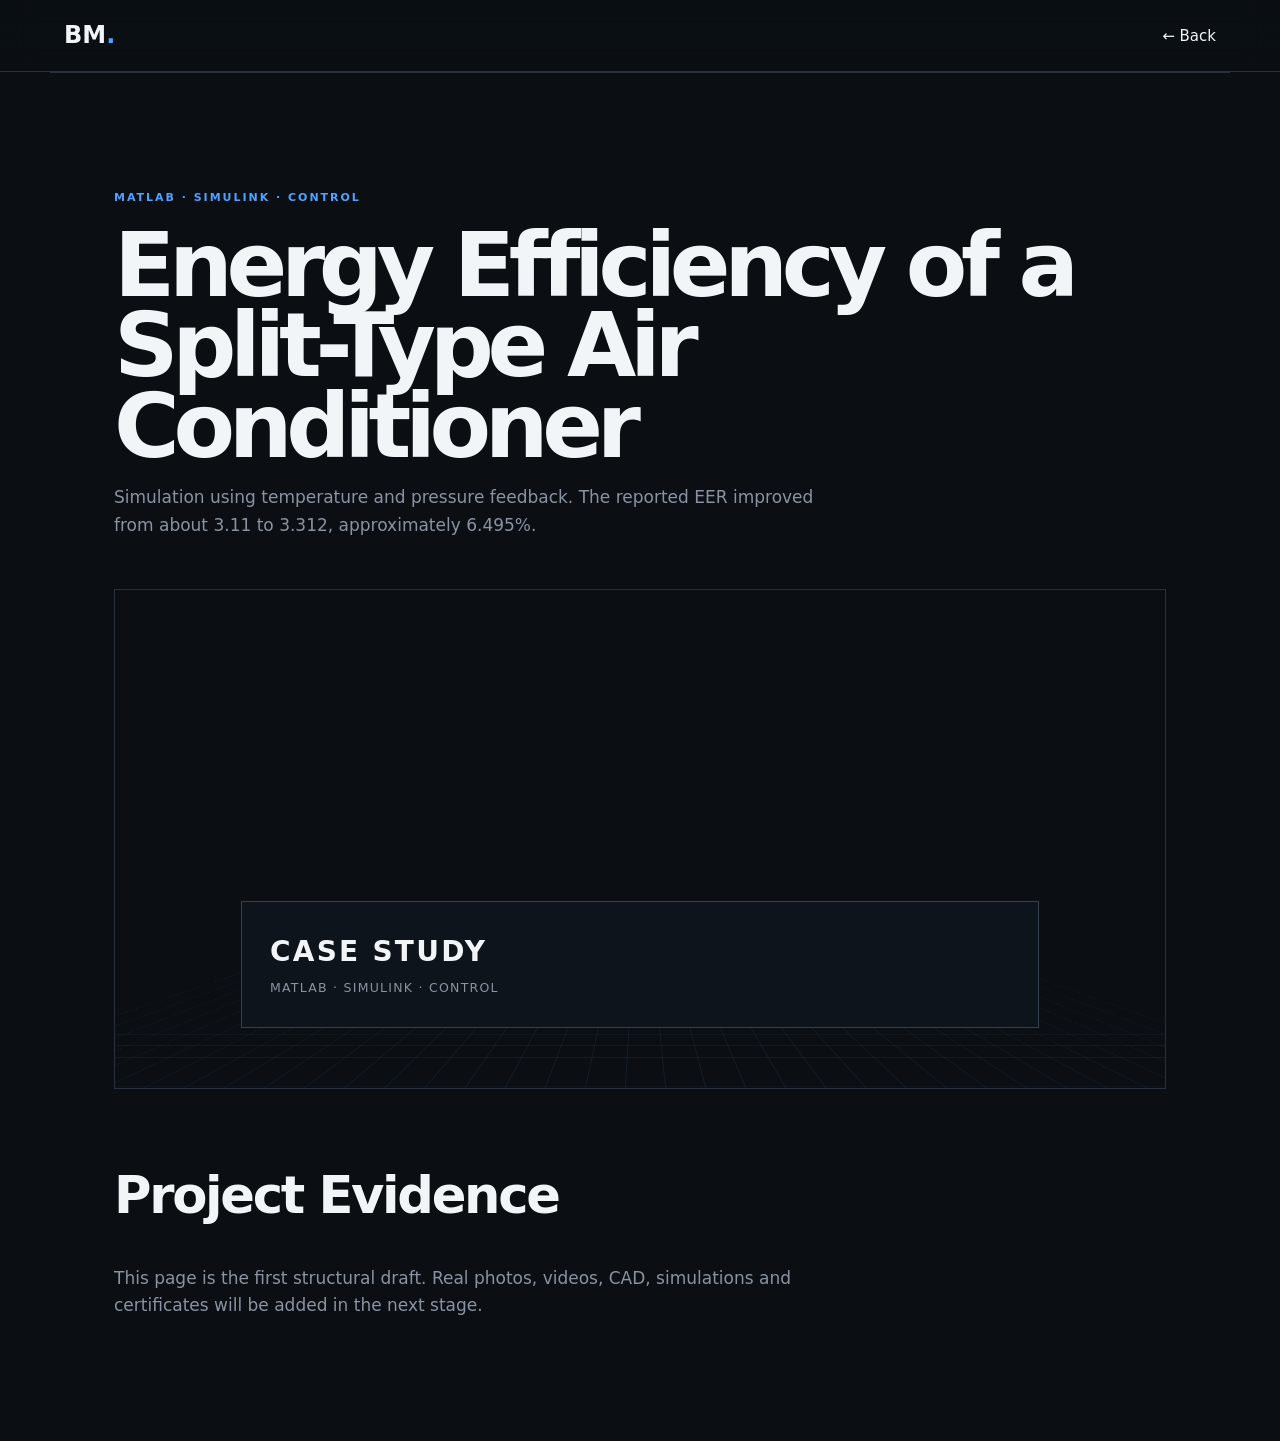
==== case-study-ac.html @ 46338120 "Add files via upload" ====
<!doctype html><html><head><meta charset="utf-8"><meta name="viewport" content="width=device-width,initial-scale=1"><title>Energy Efficiency of a Split-Type Air Conditioner | Bahram Mehrabi</title><link rel="stylesheet" href="style.css"></head><body><header><a class="logo" href="index.html">BM<span>.</span></a><a href="index.html#projects">← Back</a></header><main><section><p class="eyebrow">MATLAB · SIMULINK · CONTROL</p><h1 style="font-size:clamp(48px,7vw,90px)">Energy Efficiency of a Split-Type Air Conditioner</h1><p class="lead">Simulation using temperature and pressure feedback. The reported EER improved from about 3.11 to 3.312, approximately 6.495%.</p><div class="visual" style="margin-top:50px"><div class="grid"></div><div class="visual-card"><b>CASE STUDY</b><small>MATLAB · SIMULINK · CONTROL</small></div></div><h2 style="margin-top:80px">Project Evidence</h2><p class="lead">This page is the first structural draft. Real photos, videos, CAD, simulations and certificates will be added in the next stage.</p></section></main></body></html>
---- style.css ----
*{box-sizing:border-box}html{scroll-behavior:smooth}body{margin:0;background:#0b0f14;color:#f2f5f8;font:15px/1.6 Inter,system-ui,sans-serif}a{color:inherit;text-decoration:none}header{height:72px;position:sticky;top:0;z-index:5;display:flex;align-items:center;justify-content:space-between;padding:0 5vw;background:#0b0f14dd;backdrop-filter:blur(14px);border-bottom:1px solid #27303b}.logo{font-size:24px;font-weight:800}.logo span,.eyebrow,article small,.mini b,.timeline b{color:#4da3ff}nav{display:flex;gap:28px}nav a{color:#aeb7c3;font-size:13px}button{background:none;border:1px solid #27303b;color:white;border-radius:7px;padding:7px 11px}.hero,section{max-width:1180px;margin:auto;padding:105px 5vw}.hero{min-height:calc(100vh - 72px);display:grid;grid-template-columns:1fr 1fr;gap:60px;align-items:center}.eyebrow{font-size:11px;letter-spacing:.18em;font-weight:700}h1{font-size:clamp(60px,9vw,120px);line-height:.9;letter-spacing:-.07em;margin:18px 0}h1 span{color:#aab3bf}h2{font-size:clamp(30px,4vw,52px);line-height:1.05;letter-spacing:-.045em}.lead{color:#8993a1;max-width:700px;font-size:17px}.btn{display:inline-block;margin-top:18px;background:#f2f5f8;color:#0b0f14;padding:12px 18px;border-radius:8px;font-weight:700}.visual{height:500px;border:1px solid #27303b;position:relative;overflow:hidden}.grid{position:absolute;inset:-20%;background-image:linear-gradient(#4da3ff18 1px,transparent 1px),linear-gradient(90deg,#4da3ff18 1px,transparent 1px);background-size:40px 40px;transform:perspective(500px) rotateX(55deg) scale(1.4);transform-origin:center bottom}.visual-card{position:absolute;left:12%;right:12%;bottom:12%;padding:28px;border:1px solid #35404e;background:#0f151de8}.visual-card b{display:block;font-size:28px;letter-spacing:.08em}.visual-card small{color:#8993a1;letter-spacing:.1em}section{border-top:1px solid #27303b}.cards{display:grid;grid-template-columns:repeat(2,1fr);gap:18px}.cards article{background:#151b23;border:1px solid #27303b;padding-bottom:24px}.pic{height:240px;padding:20px;display:flex;justify-content:space-between;align-items:flex-end;background:linear-gradient(135deg,#121922,#1a2531);font-weight:800;letter-spacing:.15em}.pic i{color:#4da3ff;font-style:normal}.cards article>h3,.cards article>p,.cards article>a,.cards article>small{margin-left:24px;margin-right:24px}.cards article>small{display:block;margin-top:22px;font-size:10px;letter-spacing:.1em}.cards article>p{color:#8993a1}.cards article>a{font-weight:600;font-size:13px}.cards article:last-child{grid-column:1/-1}.mini{display:grid;grid-template-columns:repeat(3,1fr);gap:14px}.mini a{padding:24px;background:#151b23;border:1px solid #27303b;min-height:170px}.mini b{display:block}.mini strong{display:block;margin-top:35px;line-height:1.35}.mini small{display:block;color:#8993a1;font-size:9px;letter-spacing:.08em;margin-top:15px}.timeline>div{display:grid;grid-template-columns:60px 1fr;padding:25px 0;border-bottom:1px solid #27303b}.timeline p{color:#8993a1;margin:0}.skills{padding:25px;border:1px solid #27303b;background:#151b23;color:#c9d0d8;line-height:2.5;word-spacing:10px}footer{max-width:1180px;margin:auto;padding:30px 5vw 50px;color:#697382;border-top:1px solid #27303b;font-size:11px}@media(max-width:800px){nav{display:none}.hero{grid-template-columns:1fr}.visual{height:350px}.cards,.mini{grid-template-columns:1fr}.cards article:last-child{grid-column:auto}}
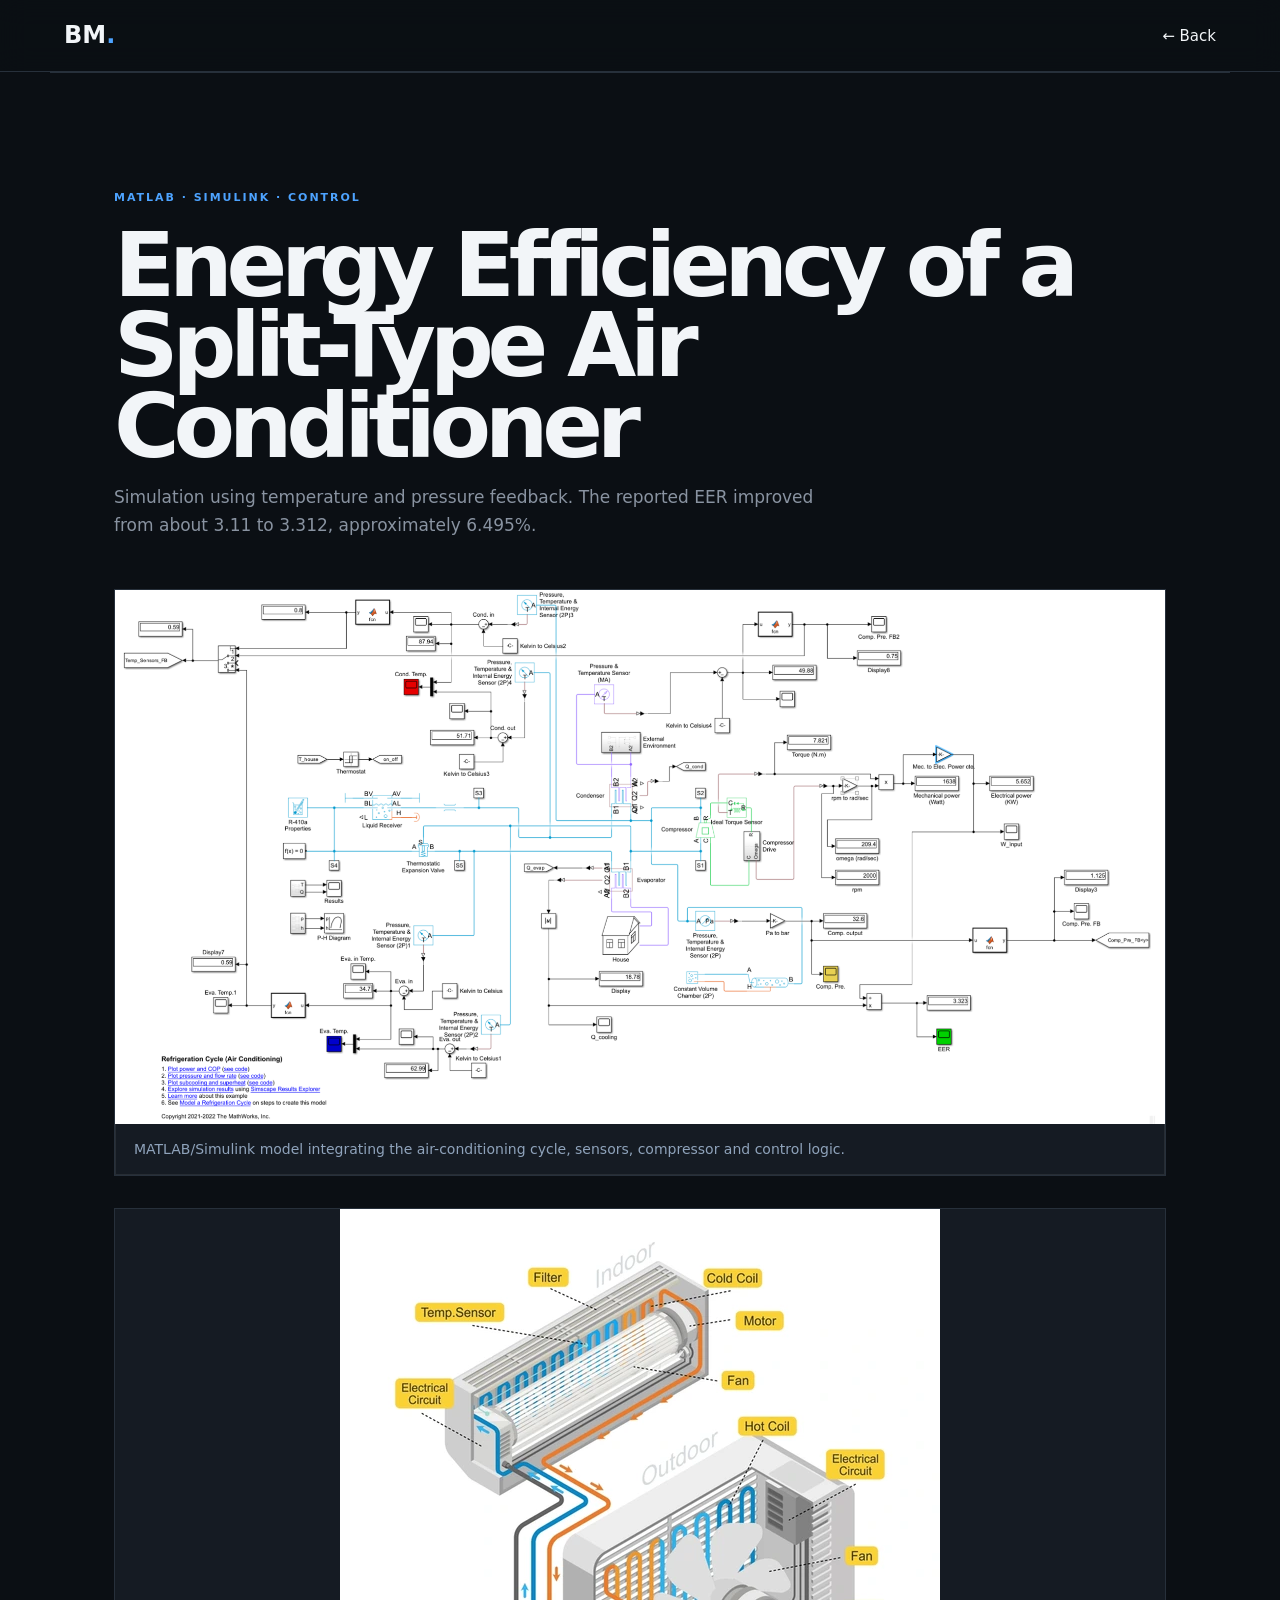
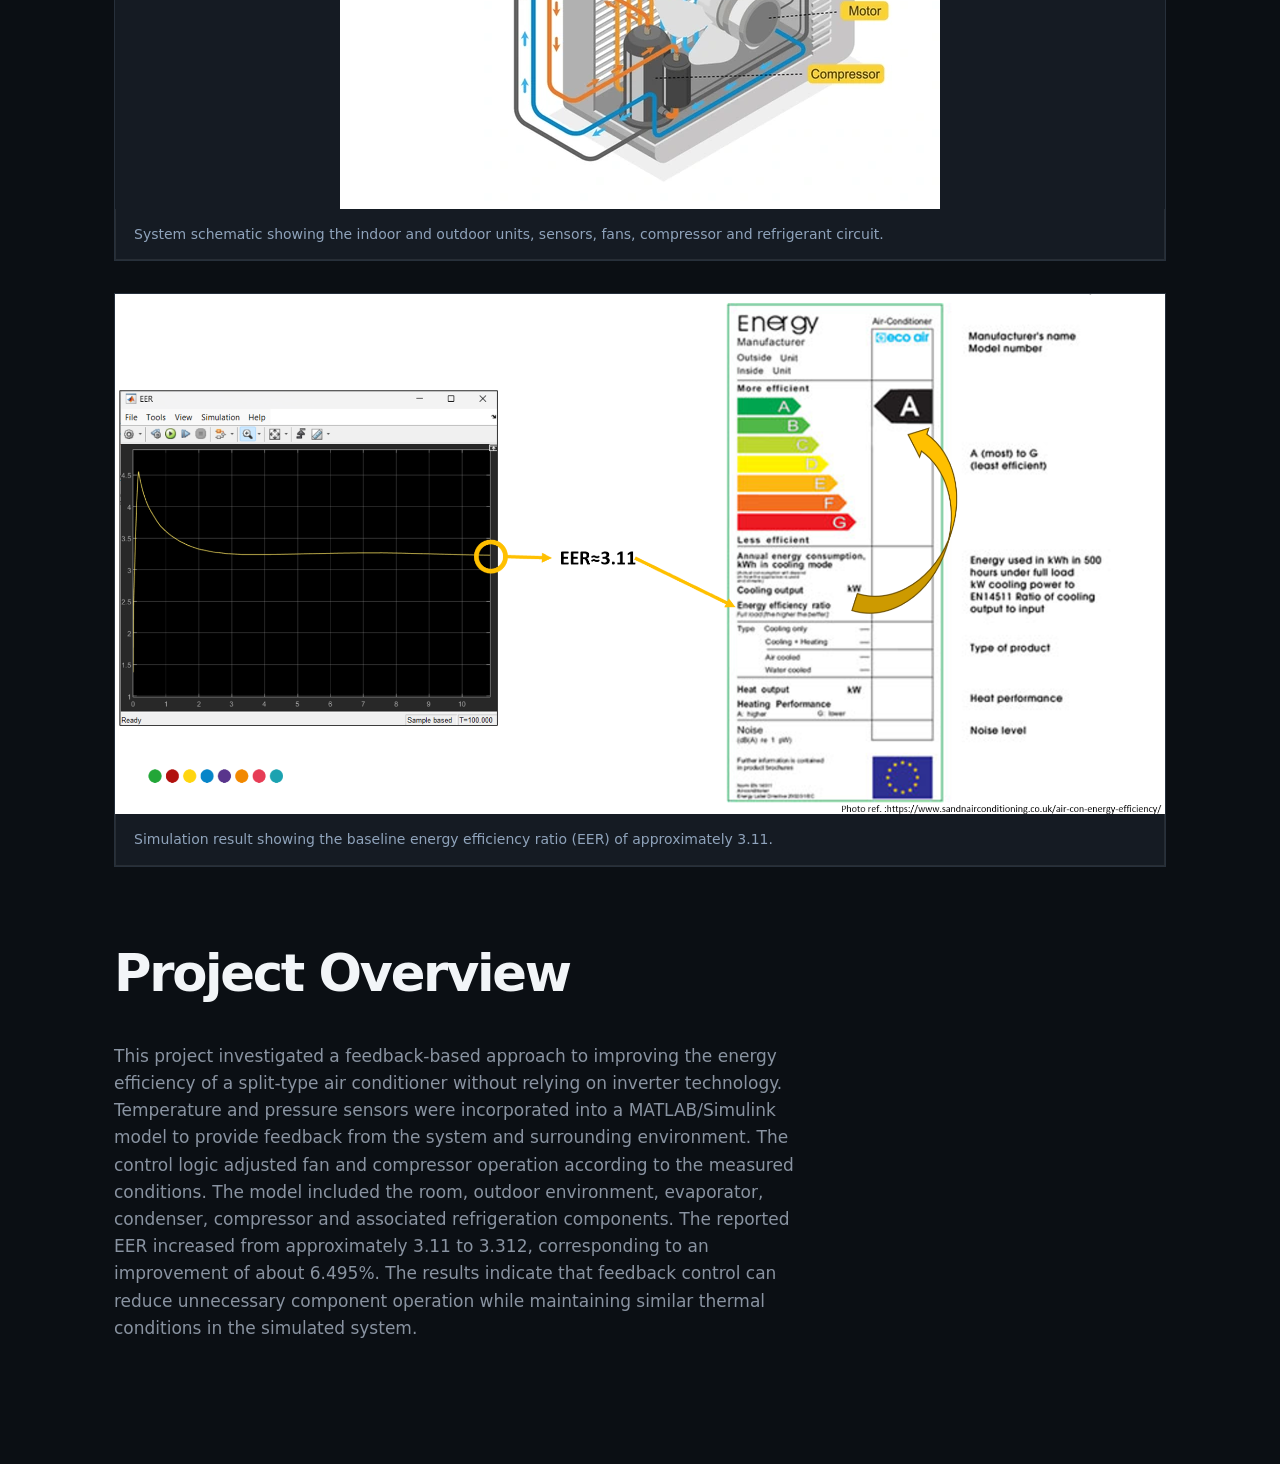
==== commit f1cdb498: "Add files via upload" ====
--- a/case-study-ac.html
+++ b/case-study-ac.html
@@ -1 +1,7 @@
-<!doctype html><html><head><meta charset="utf-8"><meta name="viewport" content="width=device-width,initial-scale=1"><title>Energy Efficiency of a Split-Type Air Conditioner | Bahram Mehrabi</title><link rel="stylesheet" href="style.css"></head><body><header><a class="logo" href="index.html">BM<span>.</span></a><a href="index.html#projects">← Back</a></header><main><section><p class="eyebrow">MATLAB · SIMULINK · CONTROL</p><h1 style="font-size:clamp(48px,7vw,90px)">Energy Efficiency of a Split-Type Air Conditioner</h1><p class="lead">Simulation using temperature and pressure feedback. The reported EER improved from about 3.11 to 3.312, approximately 6.495%.</p><div class="visual" style="margin-top:50px"><div class="grid"></div><div class="visual-card"><b>CASE STUDY</b><small>MATLAB · SIMULINK · CONTROL</small></div></div><h2 style="margin-top:80px">Project Evidence</h2><p class="lead">This page is the first structural draft. Real photos, videos, CAD, simulations and certificates will be added in the next stage.</p></section></main></body></html>+<!doctype html><html><head><meta charset="utf-8"><meta name="viewport" content="width=device-width,initial-scale=1"><title>Energy Efficiency of a Split-Type Air Conditioner | Bahram Mehrabi</title><link rel="stylesheet" href="style.css"></head><body><header><a class="logo" href="index.html">BM<span>.</span></a><a href="index.html#projects">← Back</a></header><main><section><p class="eyebrow">MATLAB · SIMULINK · CONTROL</p><h1 style="font-size:clamp(48px,7vw,90px)">Energy Efficiency of a Split-Type Air Conditioner</h1><p class="lead">Simulation using temperature and pressure feedback. The reported EER improved from about 3.11 to 3.312, approximately 6.495%.</p><div class="gallery ac-gallery" style="margin-top:50px">
+<figure><img src="images/ac/simulink-model.png" alt="MATLAB Simulink model of the split-type air conditioner system"><figcaption>MATLAB/Simulink model integrating the air-conditioning cycle, sensors, compressor and control logic.</figcaption></figure>
+<figure><img src="images/ac/ac-system-schematic.png" alt="Schematic of a split-type air conditioner system"><figcaption>System schematic showing the indoor and outdoor units, sensors, fans, compressor and refrigerant circuit.</figcaption></figure>
+<figure><img src="images/ac/eer-result.png" alt="EER simulation result showing approximately 3.11"><figcaption>Simulation result showing the baseline energy efficiency ratio (EER) of approximately 3.11.</figcaption></figure>
+</div>
+<h2 style="margin-top:80px">Project Overview</h2>
+<p class="lead">This project investigated a feedback-based approach to improving the energy efficiency of a split-type air conditioner without relying on inverter technology. Temperature and pressure sensors were incorporated into a MATLAB/Simulink model to provide feedback from the system and surrounding environment. The control logic adjusted fan and compressor operation according to the measured conditions. The model included the room, outdoor environment, evaporator, condenser, compressor and associated refrigeration components. The reported EER increased from approximately 3.11 to 3.312, corresponding to an improvement of about 6.495%. The results indicate that feedback control can reduce unnecessary component operation while maintaining similar thermal conditions in the simulated system.</p></section></main></body></html>
--- a/style.css
+++ b/style.css
@@ -1 +1,21 @@
-*{box-sizing:border-box}html{scroll-behavior:smooth}body{margin:0;background:#0b0f14;color:#f2f5f8;font:15px/1.6 Inter,system-ui,sans-serif}a{color:inherit;text-decoration:none}header{height:72px;position:sticky;top:0;z-index:5;display:flex;align-items:center;justify-content:space-between;padding:0 5vw;background:#0b0f14dd;backdrop-filter:blur(14px);border-bottom:1px solid #27303b}.logo{font-size:24px;font-weight:800}.logo span,.eyebrow,article small,.mini b,.timeline b{color:#4da3ff}nav{display:flex;gap:28px}nav a{color:#aeb7c3;font-size:13px}button{background:none;border:1px solid #27303b;color:white;border-radius:7px;padding:7px 11px}.hero,section{max-width:1180px;margin:auto;padding:105px 5vw}.hero{min-height:calc(100vh - 72px);display:grid;grid-template-columns:1fr 1fr;gap:60px;align-items:center}.eyebrow{font-size:11px;letter-spacing:.18em;font-weight:700}h1{font-size:clamp(60px,9vw,120px);line-height:.9;letter-spacing:-.07em;margin:18px 0}h1 span{color:#aab3bf}h2{font-size:clamp(30px,4vw,52px);line-height:1.05;letter-spacing:-.045em}.lead{color:#8993a1;max-width:700px;font-size:17px}.btn{display:inline-block;margin-top:18px;background:#f2f5f8;color:#0b0f14;padding:12px 18px;border-radius:8px;font-weight:700}.visual{height:500px;border:1px solid #27303b;position:relative;overflow:hidden}.grid{position:absolute;inset:-20%;background-image:linear-gradient(#4da3ff18 1px,transparent 1px),linear-gradient(90deg,#4da3ff18 1px,transparent 1px);background-size:40px 40px;transform:perspective(500px) rotateX(55deg) scale(1.4);transform-origin:center bottom}.visual-card{position:absolute;left:12%;right:12%;bottom:12%;padding:28px;border:1px solid #35404e;background:#0f151de8}.visual-card b{display:block;font-size:28px;letter-spacing:.08em}.visual-card small{color:#8993a1;letter-spacing:.1em}section{border-top:1px solid #27303b}.cards{display:grid;grid-template-columns:repeat(2,1fr);gap:18px}.cards article{background:#151b23;border:1px solid #27303b;padding-bottom:24px}.pic{height:240px;padding:20px;display:flex;justify-content:space-between;align-items:flex-end;background:linear-gradient(135deg,#121922,#1a2531);font-weight:800;letter-spacing:.15em}.pic i{color:#4da3ff;font-style:normal}.cards article>h3,.cards article>p,.cards article>a,.cards article>small{margin-left:24px;margin-right:24px}.cards article>small{display:block;margin-top:22px;font-size:10px;letter-spacing:.1em}.cards article>p{color:#8993a1}.cards article>a{font-weight:600;font-size:13px}.cards article:last-child{grid-column:1/-1}.mini{display:grid;grid-template-columns:repeat(3,1fr);gap:14px}.mini a{padding:24px;background:#151b23;border:1px solid #27303b;min-height:170px}.mini b{display:block}.mini strong{display:block;margin-top:35px;line-height:1.35}.mini small{display:block;color:#8993a1;font-size:9px;letter-spacing:.08em;margin-top:15px}.timeline>div{display:grid;grid-template-columns:60px 1fr;padding:25px 0;border-bottom:1px solid #27303b}.timeline p{color:#8993a1;margin:0}.skills{padding:25px;border:1px solid #27303b;background:#151b23;color:#c9d0d8;line-height:2.5;word-spacing:10px}footer{max-width:1180px;margin:auto;padding:30px 5vw 50px;color:#697382;border-top:1px solid #27303b;font-size:11px}@media(max-width:800px){nav{display:none}.hero{grid-template-columns:1fr}.visual{height:350px}.cards,.mini{grid-template-columns:1fr}.cards article:last-child{grid-column:auto}}
+*{box-sizing:border-box}html{scroll-behavior:smooth}body{margin:0;background:#0b0f14;color:#f2f5f8;font:15px/1.6 Inter,system-ui,sans-serif}a{color:inherit;text-decoration:none}header{height:72px;position:sticky;top:0;z-index:5;display:flex;align-items:center;justify-content:space-between;padding:0 5vw;background:#0b0f14dd;backdrop-filter:blur(14px);border-bottom:1px solid #27303b}.logo{font-size:24px;font-weight:800}.logo span,.eyebrow,article small,.mini b,.timeline b{color:#4da3ff}nav{display:flex;gap:28px}nav a{color:#aeb7c3;font-size:13px}button{background:none;border:1px solid #27303b;color:white;border-radius:7px;padding:7px 11px}.hero,section{max-width:1180px;margin:auto;padding:105px 5vw}.hero{min-height:calc(100vh - 72px);display:grid;grid-template-columns:1fr 1fr;gap:60px;align-items:center}.eyebrow{font-size:11px;letter-spacing:.18em;font-weight:700}h1{font-size:clamp(60px,9vw,120px);line-height:.9;letter-spacing:-.07em;margin:18px 0}h1 span{color:#aab3bf}h2{font-size:clamp(30px,4vw,52px);line-height:1.05;letter-spacing:-.045em}.lead{color:#8993a1;max-width:700px;font-size:17px}.btn{display:inline-block;margin-top:18px;background:#f2f5f8;color:#0b0f14;padding:12px 18px;border-radius:8px;font-weight:700}.visual{height:500px;border:1px solid #27303b;position:relative;overflow:hidden}.grid{position:absolute;inset:-20%;background-image:linear-gradient(#4da3ff18 1px,transparent 1px),linear-gradient(90deg,#4da3ff18 1px,transparent 1px);background-size:40px 40px;transform:perspective(500px) rotateX(55deg) scale(1.4);transform-origin:center bottom}.visual-card{position:absolute;left:12%;right:12%;bottom:12%;padding:28px;border:1px solid #35404e;background:#0f151de8}.visual-card b{display:block;font-size:28px;letter-spacing:.08em}.visual-card small{color:#8993a1;letter-spacing:.1em}section{border-top:1px solid #27303b}.cards{display:grid;grid-template-columns:repeat(2,1fr);gap:18px}.cards article{background:#151b23;border:1px solid #27303b;padding-bottom:24px}.pic{height:240px;padding:20px;display:flex;justify-content:space-between;align-items:flex-end;background:linear-gradient(135deg,#121922,#1a2531);font-weight:800;letter-spacing:.15em}.pic i{color:#4da3ff;font-style:normal}.cards article>h3,.cards article>p,.cards article>a,.cards article>small{margin-left:24px;margin-right:24px}.cards article>small{display:block;margin-top:22px;font-size:10px;letter-spacing:.1em}.cards article>p{color:#8993a1}.cards article>a{font-weight:600;font-size:13px}.cards article:last-child{grid-column:1/-1}.mini{display:grid;grid-template-columns:repeat(3,1fr);gap:14px}.mini a{padding:24px;background:#151b23;border:1px solid #27303b;min-height:170px}.mini b{display:block}.mini strong{display:block;margin-top:35px;line-height:1.35}.mini small{display:block;color:#8993a1;font-size:9px;letter-spacing:.08em;margin-top:15px}.timeline>div{display:block;padding:25px 0;border-bottom:1px solid #27303b}.timeline>div.current-role{padding-top:0}.timeline h3{margin:0 0 4px;font-size:24px}.timeline p{color:#8993a1;margin:0}.skills{padding:25px;border:1px solid #27303b;background:#151b23;color:#c9d0d8;line-height:2.5;word-spacing:10px}footer{max-width:1180px;margin:auto;padding:30px 5vw 50px;color:#697382;border-top:1px solid #27303b;font-size:11px}@media(max-width:800px){nav{display:none}.hero{grid-template-columns:1fr}.visual{height:350px}.cards,.mini{grid-template-columns:1fr}.cards article:last-child{grid-column:auto}}
+
+/* Project media */
+.project-cover{width:100%;height:auto;max-height:300px;object-fit:contain;display:block;background:#0f151d}
+.case-hero-image{width:100%;max-height:620px;object-fit:cover;display:block;border:1px solid #27303b}
+.gallery{display:flex;flex-direction:column;gap:32px;max-width:1100px;margin:0 auto}
+.gallery figure{margin:0;background:#151b23;border:1px solid #27303b}
+.gallery img{width:auto;height:auto;max-width:100%;display:block;margin:0 auto;object-fit:contain}
+.gallery figcaption{padding:14px 16px;color:#8993a1;font-size:12px;line-height:1.5}
+@media(max-width:800px){.gallery img{max-width:100%;height:auto}}
+
+.ac-gallery{display:flex;flex-direction:column;gap:32px;max-width:1200px;margin-left:auto;margin-right:auto}.ac-gallery figure{margin:0}.ac-gallery img{display:block;width:auto;max-width:100%;height:auto;margin:0 auto;object-fit:contain}.ac-gallery figcaption{padding:14px 18px;background:#151B23;color:#8fa3bb;font-size:14px;line-height:1.6;border:1px solid rgba(255,255,255,.08);border-top:0}
+
+/* YOLO project */
+.mini-yolo img{display:block;width:100%;height:auto;margin-bottom:18px;border:1px solid #27303b}.mini-yolo{display:block;padding:0 0 24px!important;overflow:hidden}.mini-yolo strong,.mini-yolo small{margin-left:24px;margin-right:24px}.case-title{font-size:clamp(48px,7vw,90px);line-height:.98;letter-spacing:-.06em;max-width:1100px}.case-project{padding-top:75px}.case-hero{margin:45px 0 80px;border:1px solid #27303b;background:#0f151d}.case-hero img{display:block;width:100%;height:auto}.yolo-gallery{max-width:1200px;margin-top:35px}.yolo-gallery figure{background:#151b23;border:1px solid #27303b}.yolo-gallery img{width:100%;height:auto;max-width:none}.yolo-gallery figcaption{padding:14px 16px;color:#8993a1;font-size:12px}
+
+.mini-project{display:flex;flex-direction:column;gap:18px;overflow:hidden}
+.mini-project img{width:100%;height:auto;display:block;object-fit:contain;background:#fff}
+
+/* Experience details */
+.experience-detail{color:#8993a1;margin-top:10px;max-width:760px}
